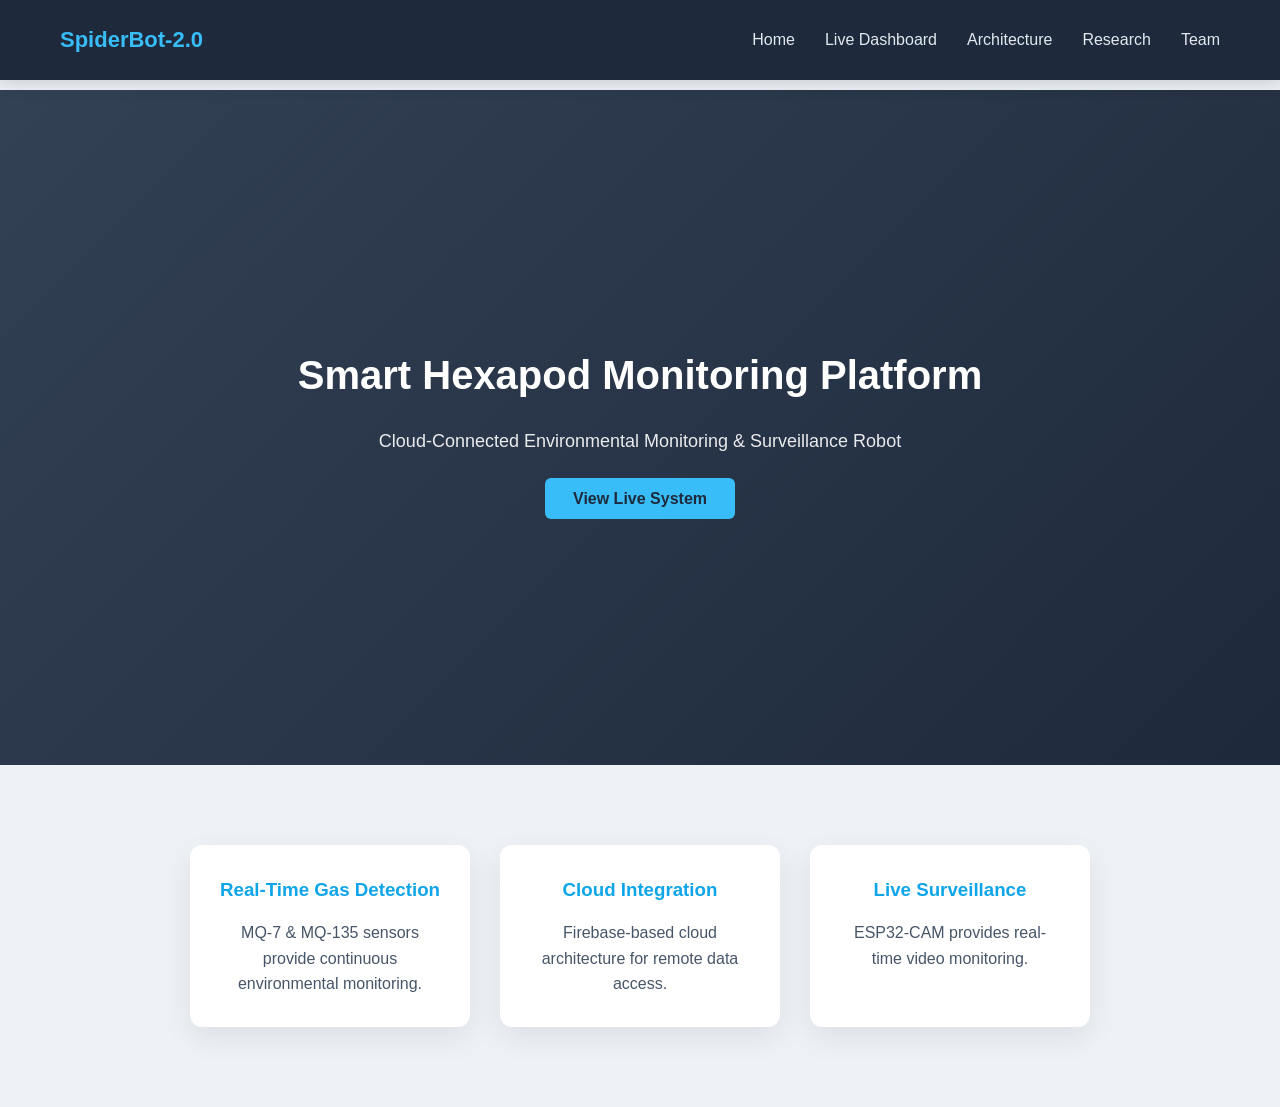
==== index.html @ d8d89037 "Add files via upload" ====
<!DOCTYPE html>
<html>
<head>
  <title>Hexapod Monitoring System</title>
  <link rel="stylesheet" href="style.css">
</head>
<body>

<nav class="navbar">
  <div class="logo">SpiderBot-2.0</div>
  <ul>
    <li><a href="index.html">Home</a></li>
    <li><a href="dashboard.html">Live Dashboard</a></li>
    <li><a href="architecture.html">Architecture</a></li>
    <li><a href="research.html">Research</a></li>
    <li><a href="team.html">Team</a></li>
  </ul>
</nav>

<section class="hero">
  <div class="hero-content">
    <h1>Smart Hexapod Monitoring Platform</h1>
    <p>Cloud-Connected Environmental Monitoring & Surveillance Robot</p>
    <a href="dashboard.html" class="btn">View Live System</a>
  </div>
</section>

<section class="features">
  <div class="card">
    <h3>Real-Time Gas Detection</h3>
    <p>MQ-7 & MQ-135 sensors provide continuous environmental monitoring.</p>
  </div>
  <div class="card">
    <h3>Cloud Integration</h3>
    <p>Firebase-based cloud architecture for remote data access.</p>
  </div>
  <div class="card">
    <h3>Live Surveillance</h3>
    <p>ESP32-CAM provides real-time video monitoring.</p>
  </div>
</section>

</body>
</html>
---- style.css ----
/* ===== RESET ===== */
* {
  margin: 0;
  padding: 0;
  box-sizing: border-box;
}

/* ===== BODY ===== */
body {
  font-family: 'Segoe UI', sans-serif;
  background: #eef2f7;   /* Soft gray-blue background */
  color: #1f2937;
  padding-top: 90px;
  line-height: 1.6;
}

/* ===== NAVBAR ===== */
.navbar {
  position: fixed;
  top: 0;
  width: 100%;
  height: 80px;
  background: #1e293b;   /* Dark but not black */
  display: flex;
  justify-content: space-between;
  align-items: center;
  padding: 0 60px;
  box-shadow: 0 4px 15px rgba(0,0,0,0.15);
  z-index: 1000;
}

.logo {
  font-size: 22px;
  font-weight: 600;
  color: #38bdf8;
}

.navbar ul {
  list-style: none;
  display: flex;
  gap: 30px;
}

.navbar a {
  text-decoration: none;
  color: #e2e8f0;
  font-weight: 500;
  transition: 0.3s;
}

.navbar a:hover {
  color: #38bdf8;
}

/* ===== HERO SECTION ===== */
.hero {
  height: 75vh;
  background: linear-gradient(135deg, #334155, #1e293b);
  display: flex;
  justify-content: center;
  align-items: center;
  text-align: center;
  padding: 20px;
  color: white;
}

.hero h1 {
  font-size: 40px;
  margin-bottom: 20px;
}

.hero p {
  font-size: 18px;
  margin-bottom: 30px;
  opacity: 0.9;
}

/* ===== BUTTON ===== */
.btn {
  padding: 12px 28px;
  background: #38bdf8;
  color: #1e293b;
  text-decoration: none;
  border-radius: 6px;
  font-weight: 600;
  transition: 0.3s;
}

.btn:hover {
  background: #0ea5e9;
  color: white;
}

/* ===== FEATURES SECTION ===== */
.features {
  display: flex;
  justify-content: center;
  gap: 30px;
  padding: 80px 40px;
  flex-wrap: wrap;
}

.card {
  background: #ffffff;
  padding: 30px;
  border-radius: 12px;
  width: 280px;
  text-align: center;
  transition: 0.3s ease;
  box-shadow: 0 10px 30px rgba(0,0,0,0.08);
}

.card:hover {
  transform: translateY(-5px);
  box-shadow: 0 15px 35px rgba(0,0,0,0.12);
}

.card h3 {
  margin-bottom: 15px;
  color: #0ea5e9;
}

.card p {
  color: #475569;
}

/* ===== DASHBOARD SECTION ===== */
.dashboard-section {
  padding: 60px 20px;
  text-align: center;
}

.value {
  font-size: 28px;
  font-weight: bold;
  margin-top: 10px;
}

/* ===== GRAPH ===== */
canvas {
  max-width: 800px;
  margin: 40px auto;
  display: block;
  background: white;
  padding: 20px;
  border-radius: 12px;
  box-shadow: 0 8px 25px rgba(0,0,0,0.05);
}

/* ===== STATUS COLORS ===== */
.safe {
  color: #16a34a;
  font-weight: 600;
}

.warning {
  color: #f59e0b;
  font-weight: 600;
}

.danger {
  color: #dc2626;
  font-weight: 600;
}

/* ===== FOOTER ===== */
footer {
  text-align: center;
  padding: 20px;
  background: #1e293b;
  color: #cbd5e1;
  margin-top: 40px;
  font-size: 14px;
}

/* ===== RESPONSIVE ===== */
@media(max-width: 768px) {

  .navbar {
    padding: 0 20px;
  }

  .features {
    flex-direction: column;
    align-items: center;
  }

  .hero h1 {
    font-size: 28px;
  }

  canvas {
    width: 95%;
  }

}

.status-bar {
  margin: 20px 0;
  font-weight: 600;
}

.dashboard-grid {
  display: flex;
  justify-content: center;
  gap: 25px;
  flex-wrap: wrap;
  margin-top: 40px;
}

.camera-box {
  margin-top: 50px;
  padding: 30px;
  background: white;
  border-radius: 12px;
  width: 60%;
  margin-left: auto;
  margin-right: auto;
  box-shadow: 0 8px 25px rgba(0,0,0,0.08);
}

.camera-box iframe {
  box-shadow: 0 10px 30px rgba(0,0,0,0.15);
}

.architecture {
  padding: 60px 20px;
  background: #eef2f7;
}

.architecture h1 {
  text-align: center;
  margin-bottom: 30px;
}

.architecture h2 {
  margin-top: 30px;
  color: #0ea5e9;
}

.architecture p {
  max-width: 800px;
  margin: 10px auto;
  text-align: center;
}

.architecture ul {
  margin-top: 10px;
}

/* ===== TEAM SECTION ===== */

.team-container {
  display: flex;
  justify-content: center;
  gap: 30px;
  padding: 60px 20px;
  flex-wrap: wrap; /* Important for 5 members */
}

.member {
  background: #ffffff;
  padding: 25px;
  border-radius: 14px;
  text-align: center;
  width: 230px;
  box-shadow: 0 10px 25px rgba(0,0,0,0.08);
  transition: 0.3s ease;
}

.member:hover {
  transform: translateY(-6px);
  box-shadow: 0 15px 35px rgba(0,0,0,0.12);
}

.member img {
  width: 120px;
  height: 120px;
  border-radius: 50%;
  object-fit: cover;
  margin-bottom: 15px;
}

.member h3 {
  margin-bottom: 8px;
  font-size: 18px;
  color: #1e293b;
}

.member p {
  font-size: 14px;
  color: #64748b;
}
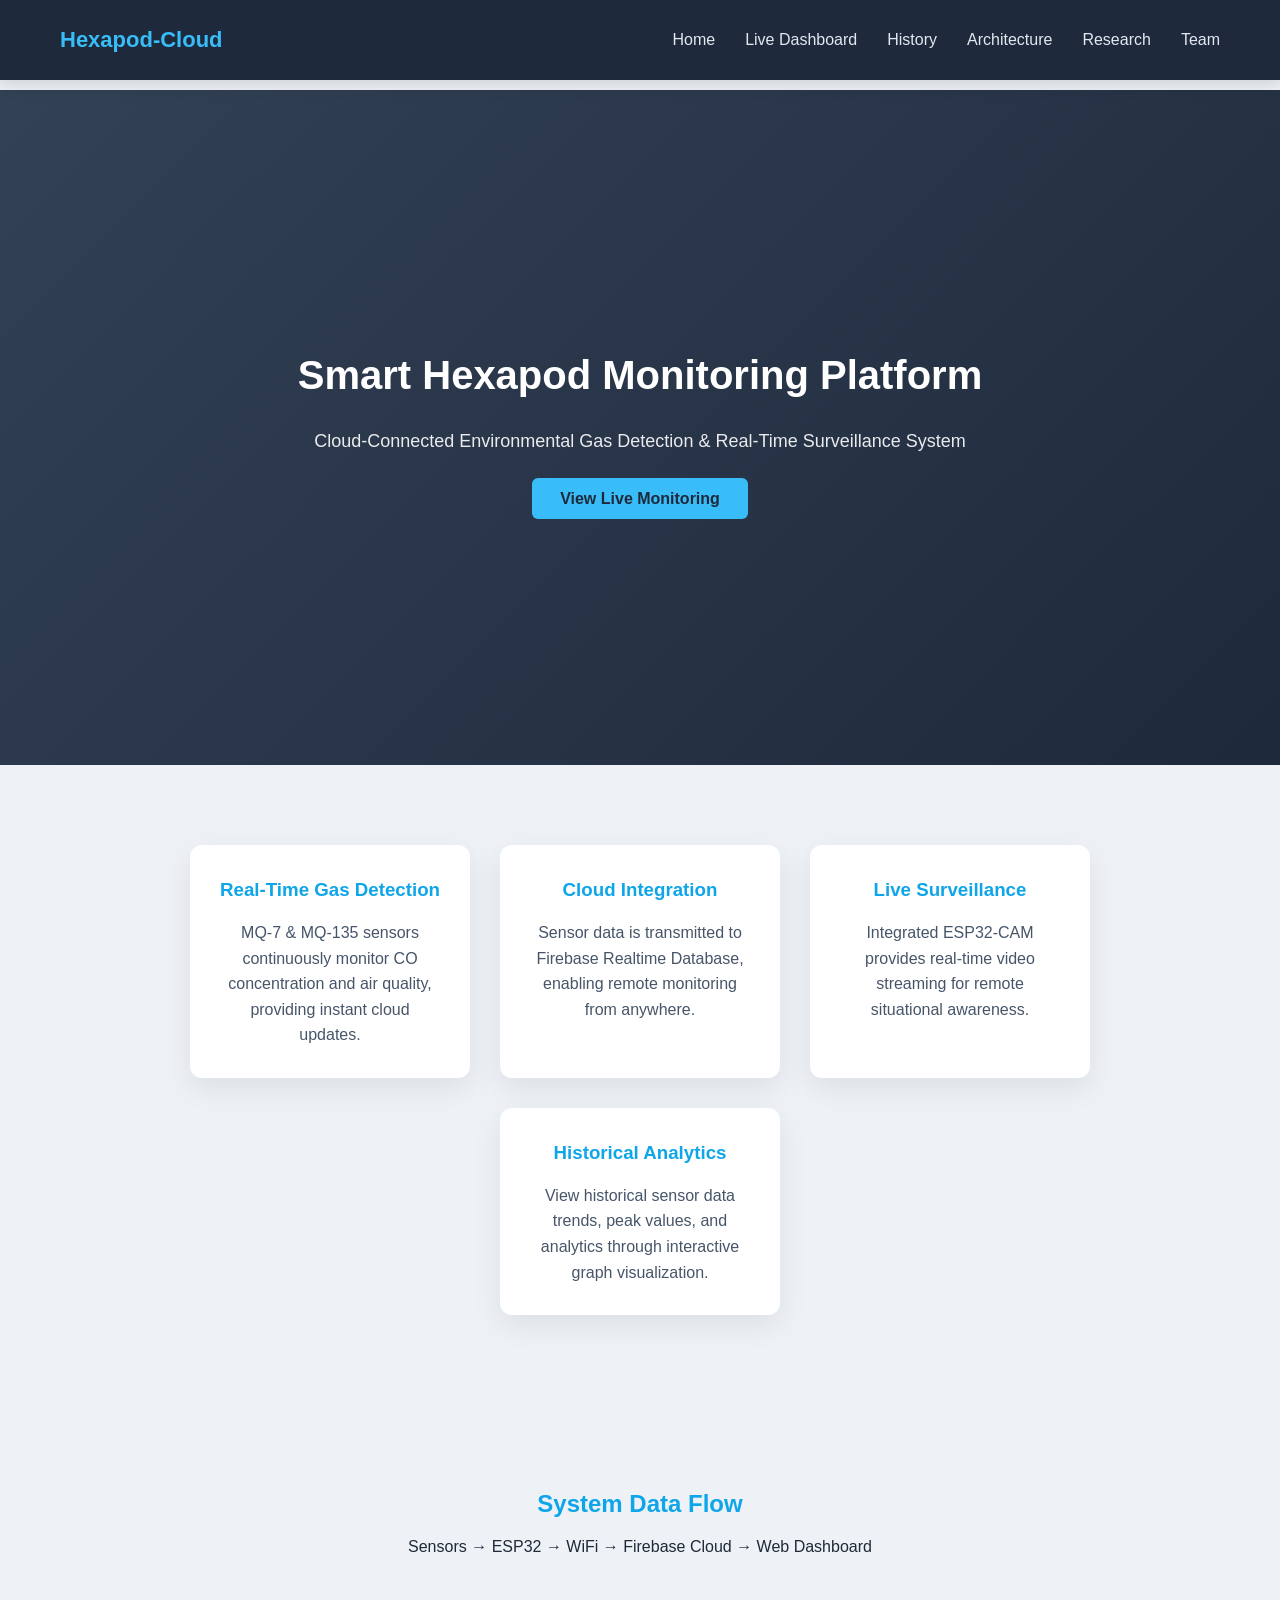
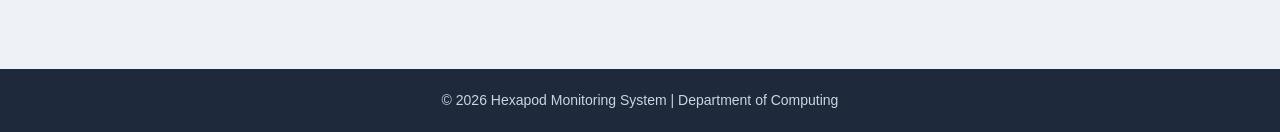
==== commit f8ae8535: "index.html" ====
--- a/index.html
+++ b/index.html
@@ -7,10 +7,11 @@
 <body>
 
 <nav class="navbar">
-  <div class="logo">SpiderBot-2.0</div>
+  <div class="logo">Hexapod-Cloud</div>
   <ul>
     <li><a href="index.html">Home</a></li>
     <li><a href="dashboard.html">Live Dashboard</a></li>
+    <li><a href="history.html">History</a></li>
     <li><a href="architecture.html">Architecture</a></li>
     <li><a href="research.html">Research</a></li>
     <li><a href="team.html">Team</a></li>
@@ -20,25 +21,65 @@
 <section class="hero">
   <div class="hero-content">
     <h1>Smart Hexapod Monitoring Platform</h1>
-    <p>Cloud-Connected Environmental Monitoring & Surveillance Robot</p>
-    <a href="dashboard.html" class="btn">View Live System</a>
+    <p>
+      Cloud-Connected Environmental Gas Detection & Real-Time Surveillance System
+    </p>
+    <a href="dashboard.html" class="btn">View Live Monitoring</a>
   </div>
 </section>
 
 <section class="features">
+
   <div class="card">
     <h3>Real-Time Gas Detection</h3>
-    <p>MQ-7 & MQ-135 sensors provide continuous environmental monitoring.</p>
+    <p>
+      MQ-7 & MQ-135 sensors continuously monitor CO concentration and air quality,
+      providing instant cloud updates.
+    </p>
   </div>
+
   <div class="card">
     <h3>Cloud Integration</h3>
-    <p>Firebase-based cloud architecture for remote data access.</p>
+    <p>
+      Sensor data is transmitted to Firebase Realtime Database,
+      enabling remote monitoring from anywhere.
+    </p>
   </div>
+
   <div class="card">
     <h3>Live Surveillance</h3>
-    <p>ESP32-CAM provides real-time video monitoring.</p>
+    <p>
+      Integrated ESP32-CAM provides real-time video streaming
+      for remote situational awareness.
+    </p>
   </div>
+
+  <div class="card">
+    <h3>Historical Analytics</h3>
+    <p>
+      View historical sensor data trends, peak values,
+      and analytics through interactive graph visualization.
+    </p>
+  </div>
+
 </section>
+
+<section class="architecture" style="text-align:center; padding:60px 20px;">
+  <h2>System Data Flow</h2>
+  <p>
+    Sensors → ESP32 → WiFi → Firebase Cloud → Web Dashboard
+  </p>
+</section>
+
+<footer>
+  © <span id="year"></span> Hexapod Monitoring System | Department of Computing
+</footer>
+
+<script>
+  // Dynamic Year
+  document.getElementById("year").innerText =
+    new Date().getFullYear();
+</script>
 
 </body>
 </html>
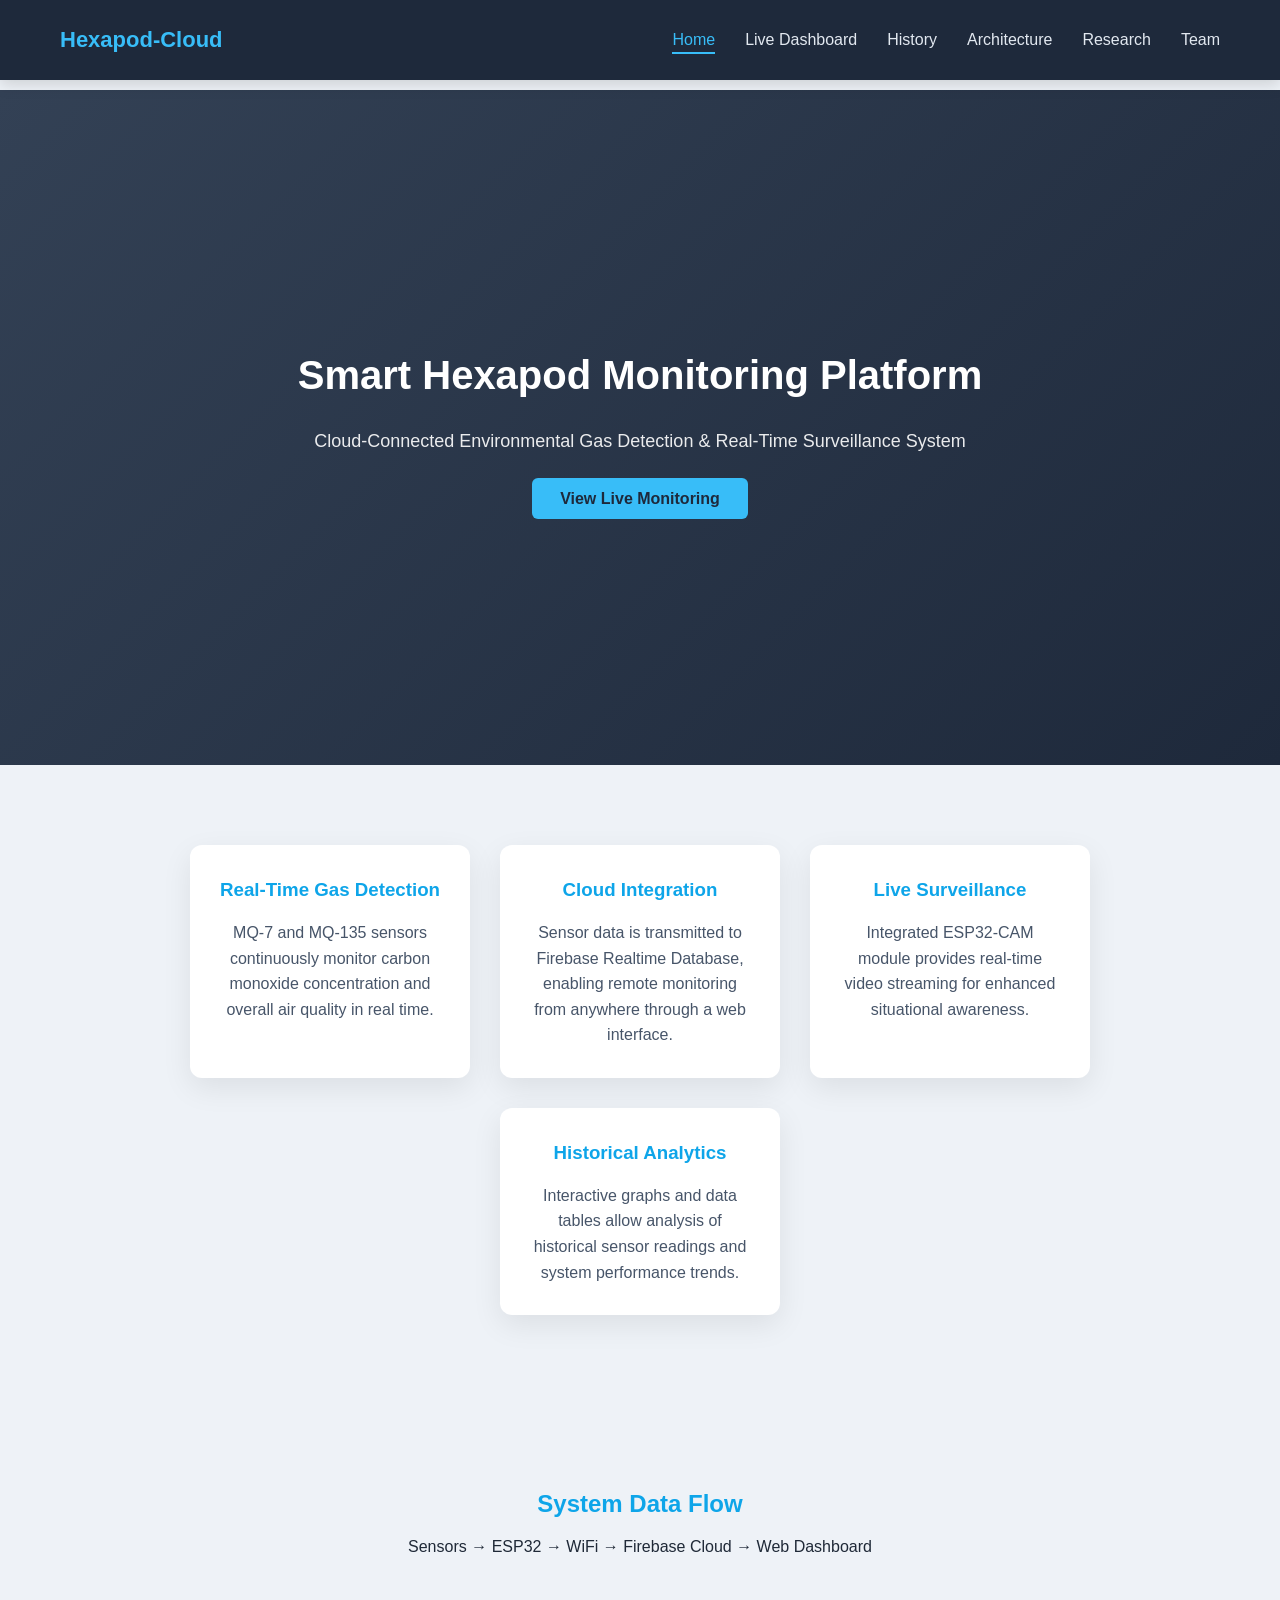
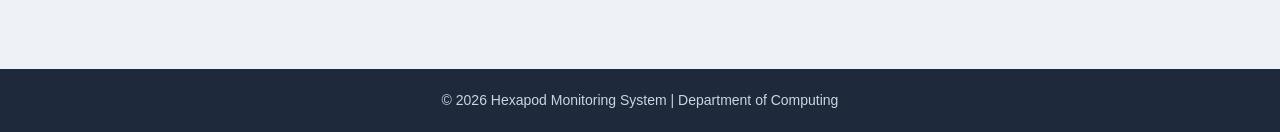
==== commit 373df576: "index.html" ====
--- a/index.html
+++ b/index.html
@@ -1,15 +1,18 @@
 <!DOCTYPE html>
 <html>
 <head>
+  <meta charset="UTF-8">
   <title>Hexapod Monitoring System</title>
   <link rel="stylesheet" href="style.css">
 </head>
+
 <body>
 
+<!-- ===== NAVBAR ===== -->
 <nav class="navbar">
   <div class="logo">Hexapod-Cloud</div>
   <ul>
-    <li><a href="index.html">Home</a></li>
+    <li><a href="index.html" class="active">Home</a></li>
     <li><a href="dashboard.html">Live Dashboard</a></li>
     <li><a href="history.html">History</a></li>
     <li><a href="architecture.html">Architecture</a></li>
@@ -18,6 +21,7 @@
   </ul>
 </nav>
 
+<!-- ===== HERO SECTION ===== -->
 <section class="hero">
   <div class="hero-content">
     <h1>Smart Hexapod Monitoring Platform</h1>
@@ -28,13 +32,14 @@
   </div>
 </section>
 
+<!-- ===== FEATURES SECTION ===== -->
 <section class="features">
 
   <div class="card">
     <h3>Real-Time Gas Detection</h3>
     <p>
-      MQ-7 & MQ-135 sensors continuously monitor CO concentration and air quality,
-      providing instant cloud updates.
+      MQ-7 and MQ-135 sensors continuously monitor carbon monoxide
+      concentration and overall air quality in real time.
     </p>
   </div>
 
@@ -42,28 +47,29 @@
     <h3>Cloud Integration</h3>
     <p>
       Sensor data is transmitted to Firebase Realtime Database,
-      enabling remote monitoring from anywhere.
+      enabling remote monitoring from anywhere through a web interface.
     </p>
   </div>
 
   <div class="card">
     <h3>Live Surveillance</h3>
     <p>
-      Integrated ESP32-CAM provides real-time video streaming
-      for remote situational awareness.
+      Integrated ESP32-CAM module provides real-time video streaming
+      for enhanced situational awareness.
     </p>
   </div>
 
   <div class="card">
     <h3>Historical Analytics</h3>
     <p>
-      View historical sensor data trends, peak values,
-      and analytics through interactive graph visualization.
+      Interactive graphs and data tables allow analysis of
+      historical sensor readings and system performance trends.
     </p>
   </div>
 
 </section>
 
+<!-- ===== DATA FLOW SECTION ===== -->
 <section class="architecture" style="text-align:center; padding:60px 20px;">
   <h2>System Data Flow</h2>
   <p>
@@ -71,8 +77,10 @@
   </p>
 </section>
 
+<!-- ===== FOOTER ===== -->
 <footer>
-  © <span id="year"></span> Hexapod Monitoring System | Department of Computing
+  © <span id="year"></span> Hexapod Monitoring System |
+  Department of Computing
 </footer>
 
 <script>
--- a/style.css
+++ b/style.css
@@ -27,6 +27,13 @@
   padding: 0 60px;
   box-shadow: 0 4px 15px rgba(0,0,0,0.15);
   z-index: 1000;
+}
+
+/* ===== ACTIVE NAV LINK ===== */
+.navbar a.active {
+  color: #38bdf8;
+  border-bottom: 2px solid #38bdf8;
+  padding-bottom: 4px;
 }
 
 .logo {
@@ -293,3 +300,4 @@
 }
 
 
+
